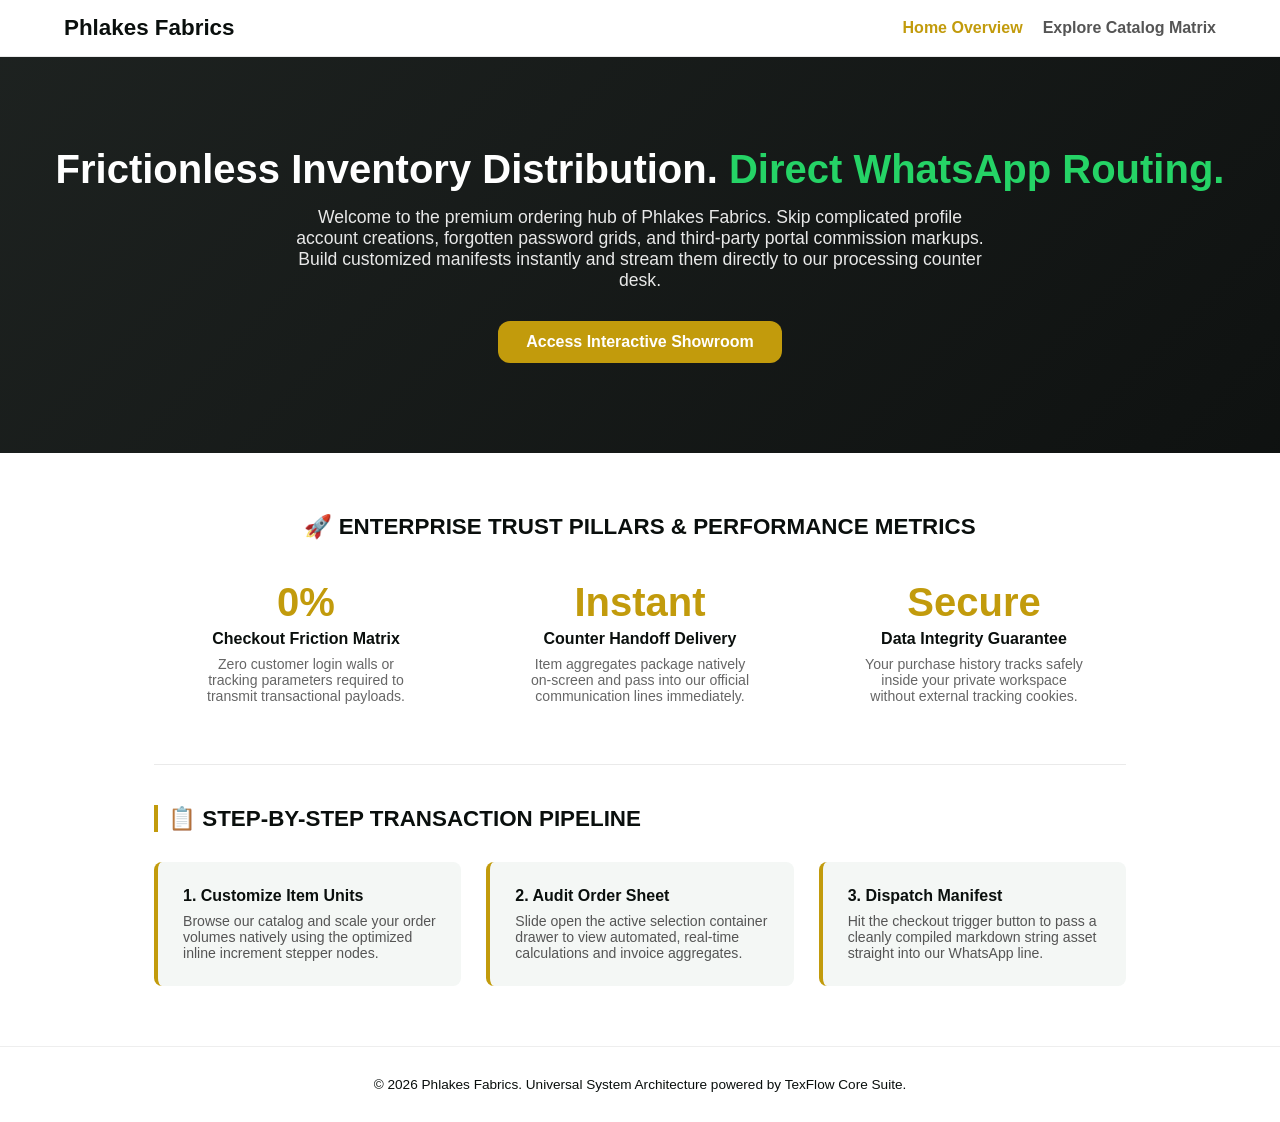
==== index.html @ 285f425b "Initial commit" ====
<!DOCTYPE html>
<html lang="en">
<head>
    <meta charset="UTF-8">
    <meta name="viewport" content="width=device-width, initial-scale=1.0">
    <title>Phlakes Fabrics | Enterprise Digital Showroom</title>
    
    <!-- 🟢 CONFIGURABLE FAVICON ASSET SLOTS -->
    <link rel="icon" type="image/x-icon" href="images/favicon.ico">
    <link rel="shortcut icon" type="image/png" href="images/Logo.jfif">
    
    <link rel="stylesheet" href="style.css">
    <style>
        .custom-theme-btn { background-color: #C29B0C !important; }
        .custom-text-color { color: #C29B0C !important; }
    </style>
</head>
<body>
    <header>
        <div class="logo">Phlakes Fabrics</div>
        <nav><a href="index.html" class="active">Home Overview</a><a href="catalog.html">Explore Catalog Matrix</a></nav>
    </header>
    
    <section class="hero">
        <h1>Frictionless Inventory Distribution. <span class="whatsapp-color" style="color:#25D366 !important;">Direct WhatsApp Routing.</span></h1>
        <p>Welcome to the premium ordering hub of Phlakes Fabrics. Skip complicated profile account creations, forgotten password grids, and third-party portal commission markups. Build customized manifests instantly and stream them directly to our processing counter desk.</p>
        <a href="catalog.html" class="cta-btn custom-theme-btn">Access Interactive Showroom</a>
    </section>

    <section class="menu-container" style="padding-top:60px; padding-bottom:20px; text-align:center;">
        <h2 class="category-title" style="border:none; text-align:center; padding:0; margin-bottom:40px;">🚀 Enterprise Trust Pillars & Performance Metrics</h2>
        <div style="display:grid; grid-template-columns:repeat(auto-fit, minmax(250px, 1fr)); gap:30px; border-bottom:1px solid #EAEAEA; padding-bottom:60px;">
            <div>
                <h3 class="custom-text-color" style="font-size:2.5rem; font-weight:900; margin-bottom:5px;">0%</h3>
                <p style="font-weight:700; margin-bottom:8px;">Checkout Friction Matrix</p>
                <p style="font-size:0.88rem; color:#666; max-width:220px; margin:0 auto;">Zero customer login walls or tracking parameters required to transmit transactional payloads.</p>
            </div>
            <div>
                <h3 class="custom-text-color" style="font-size:2.5rem; font-weight:900; margin-bottom:5px;">Instant</h3>
                <p style="font-weight:700; margin-bottom:8px;">Counter Handoff Delivery</p>
                <p style="font-size:0.88rem; color:#666; max-width:220px; margin:0 auto;">Item aggregates package natively on-screen and pass into our official communication lines immediately.</p>
            </div>
            <div>
                <h3 class="custom-text-color" style="font-size:2.5rem; font-weight:900; margin-bottom:5px;">Secure</h3>
                <p style="font-weight:700; margin-bottom:8px;">Data Integrity Guarantee</p>
                <p style="font-size:0.88rem; color:#666; max-width:220px; margin:0 auto;">Your purchase history tracks safely inside your private workspace without external tracking cookies.</p>
            </div>
        </div>
    </section>

    <section class="menu-container" style="padding-top:20px; padding-bottom:60px;">
        <h2 class="category-title" style="margin-bottom:30px; border-left:4px solid #C29B0C;">📋 Step-By-Step Transaction Pipeline</h2>
        <div style="display:grid; grid-template-columns:repeat(auto-fit, minmax(280px, 1fr)); gap:25px;">
            <div style="background:#F4F7F5; padding:25px; border-radius:8px; border-left:4px solid #C29B0C;">
                <h4 style="margin-bottom:8px; font-weight:700;">1. Customize Item Units</h4>
                <p style="font-size:0.88rem; color:#555;">Browse our catalog and scale your order volumes natively using the optimized inline increment stepper nodes.</p>
            </div>
            <div style="background:#F4F7F5; padding:25px; border-radius:8px; border-left:4px solid #C29B0C;">
                <h4 style="margin-bottom:8px; font-weight:700;">2. Audit Order Sheet</h4>
                <p style="font-size:0.88rem; color:#555;">Slide open the active selection container drawer to view automated, real-time calculations and invoice aggregates.</p>
            </div>
            <div style="background:#F4F7F5; padding:25px; border-radius:8px; border-left:4px solid #C29B0C;">
                <h4 style="margin-bottom:8px; font-weight:700;">3. Dispatch Manifest</h4>
                <p style="font-size:0.88rem; color:#555;">Hit the checkout trigger button to pass a cleanly compiled markdown string asset straight into our WhatsApp line.</p>
            </div>
        </div>
    </section>

    <footer><p>&copy; 2026 Phlakes Fabrics. Universal System Architecture powered by TexFlow Core Suite.</p></footer>
    <script src="script.js"></script>
</body>
</html>
---- style.css ----
:root {
    --primary-color: #C29B0C;
    --accent-color: #25D366;
    --dark-color: #0A0F0D;
    --light-color: #F4F7F5;
    --white: #FFFFFF;
    --border-radius: 12px;
    --transition: all 0.4s cubic-bezier(0.16, 1, 0.3, 1);
}
* { margin:0; padding:0; box-sizing:border-box; }
body { font-family:sans-serif; color:var(--dark-color); background-color:var(--white); overflow-x:hidden; }
header { display:flex; justify-content:space-between; align-items:center; padding:15px 5%; background:var(--white); border-bottom:1px solid #EAEAEA; position:sticky; top:0; z-index:1000; }
.logo { font-size:1.4rem; font-weight:800; color:var(--dark-color); }
header nav a { text-decoration:none; color:#555; font-weight:600; margin-left:20px; }
header nav a.active, header nav a:hover { color:var(--primary-color); }
.search-wrapper input { width:250px; padding:10px 15px; border-radius:20px; border:1px solid #DCDCDC; outline:none; transition:var(--transition); }
.search-wrapper input:focus { border-color:var(--primary-color); width:300px; }
.hero { background:linear-gradient(135deg, rgba(10,15,13,0.92) 0%, rgba(5,8,7,0.96) 100%); color:var(--white); text-align:center; padding:90px 24px; }
.hero h1 { font-size:2.5rem; margin-bottom:15px; }
.hero .whatsapp-color { color:var(--accent-color); }
.hero p { font-size:1.1rem; max-width:700px; margin:0 auto 30px; opacity:0.9; }
.cta-btn { display:inline-block; background-color:var(--primary-color); color:var(--white); padding:12px 28px; text-decoration:none; border-radius:var(--border-radius); font-weight:700; transition:var(--transition); border:none; cursor:pointer; }
.cta-btn:hover { transform:translateY(-1px); opacity:0.95; }
.tab-container { display:flex; justify-content:center; gap:10px; padding:20px; overflow-x:auto; }
.tab-btn { background:var(--light-color); border:none; padding:8px 18px; border-radius:20px; font-weight:600; cursor:pointer; transition:var(--transition); }
.tab-btn.active, .tab-btn:hover { background:var(--primary-color); color:var(--white); }
.menu-container { max-width:1100px; margin:0 auto; padding:20px 5% 60px; }
.menu-category { margin-bottom:40px; }
.category-title { font-size:1.4rem; margin-bottom:20px; border-left:4px solid var(--primary-color); padding-left:10px; text-transform:uppercase; font-weight:700; }
.menu-grid { display:grid; grid-template-columns:repeat(auto-fill, minmax(280px, 1fr)); gap:20px; }
.food-card { background:var(--white); border-radius:var(--border-radius); border:1px solid #EAEAEA; overflow:hidden; transition:var(--transition); }
.food-card:hover { transform:translateY(-2px); box-shadow:0 8px 20px rgba(0,0,0,0.05); }
.image-wrapper { width:100%; height:180px; }
.food-info { padding:15px; }
.food-info h3 { font-size:1.1rem; margin-bottom:5px; }
.description { font-size:0.85rem; color:#666; margin-bottom:15px; }
.quantity-control-wrapper { display:inline-flex; align-items:center; background:#EBF2F0; border:1px solid #D1E0DB; border-radius:20px; padding:3px 6px; margin-bottom:12px; gap:4px; }
.step-btn { background:var(--primary-color); color:var(--white); border:none; font-size:0.9rem; width:22px; height:22px; border-radius:50%; display:flex; align-items:center; justify-content:center; cursor:pointer; }
.quantity-input { width:35px; text-align:center; border:none; background:none; font-size:0.85rem; font-weight:700; outline:none; }
.unit-label { font-size:0.75rem; color:#555; }
.price-row { display:flex; justify-content:space-between; align-items:center; border-top:1px solid #F0F4F2; padding-top:10px; }
.price { font-size:1.15rem; font-weight:800; }
.add-to-cart-btn { background:var(--primary-color); color:var(--white); border:none; padding:8px 14px; border-radius:6px; font-weight:600; font-size:0.8rem; cursor:pointer; }
.floating-cart-icon { position:fixed; bottom:20px; right:20px; background:var(--primary-color); color:var(--white); border:none; width:52px; height:52px; border-radius:50%; font-size:1.2rem; cursor:pointer; display:flex; justify-content:center; align-items:center; z-index:1500; }
#cart-count { position:absolute; top:-2px; right:-2px; background:var(--accent-color); font-size:0.7rem; font-weight:700; padding:2px 6px; border-radius:10px; }
.cart-drawer { position:fixed; top:0; right:-360px; width:340px; height:100vh; background:var(--white); box-shadow:-4px 0 20px rgba(0,0,0,0.08); z-index:2000; display:flex; flex-direction:column; transition:right 0.4s ease; }
.cart-drawer.open { right:0; }
.cart-header { padding:15px; border-bottom:1px solid #EEE; display:flex; justify-content:space-between; align-items:center; }
.close-cart-btn { font-size:1.4rem; cursor:pointer; color:#999; }
.cart-items-list { flex:1; overflow-y:auto; padding:15px; }
.empty-cart-msg { text-align:center; color:#999; margin-top:40px; font-size:0.85rem; }
.cart-item-row { display:flex; justify-content:space-between; align-items:center; padding:10px 0; border-bottom:1px solid #F5F5F5; font-size:0.88rem; }
.remove-btn { background:none; border:none; color:#CC0000; font-weight:700; cursor:pointer; }
.cart-footer { padding:15px; background:var(--light-color); border-top:1px solid #EAEAEA; }
.total-row { display:flex; justify-content:space-between; font-weight:700; margin-bottom:12px; }
.checkout-btn { width:100%; background:var(--accent-color); color:var(--white); border:none; padding:10px; border-radius:8px; font-weight:700; cursor:pointer; }
.checkout-btn:disabled { background:#CCC; cursor:not-allowed; }
.search-fallback-card { background:var(--light-color); border:1px dashed #CCC; border-radius:8px; padding:40px 20px; text-align:center; max-width:450px; margin:20px auto; }
footer { text-align:center; padding:30px; border-top:1px solid #EEE; font-size:0.85rem; background:#FFF; }
.scroll-reveal { opacity:0; transform:translateY(25px); transition:opacity 0.6s ease, transform 0.6s ease; }
.scroll-reveal.visible { opacity:1; transform:translateY(0); }
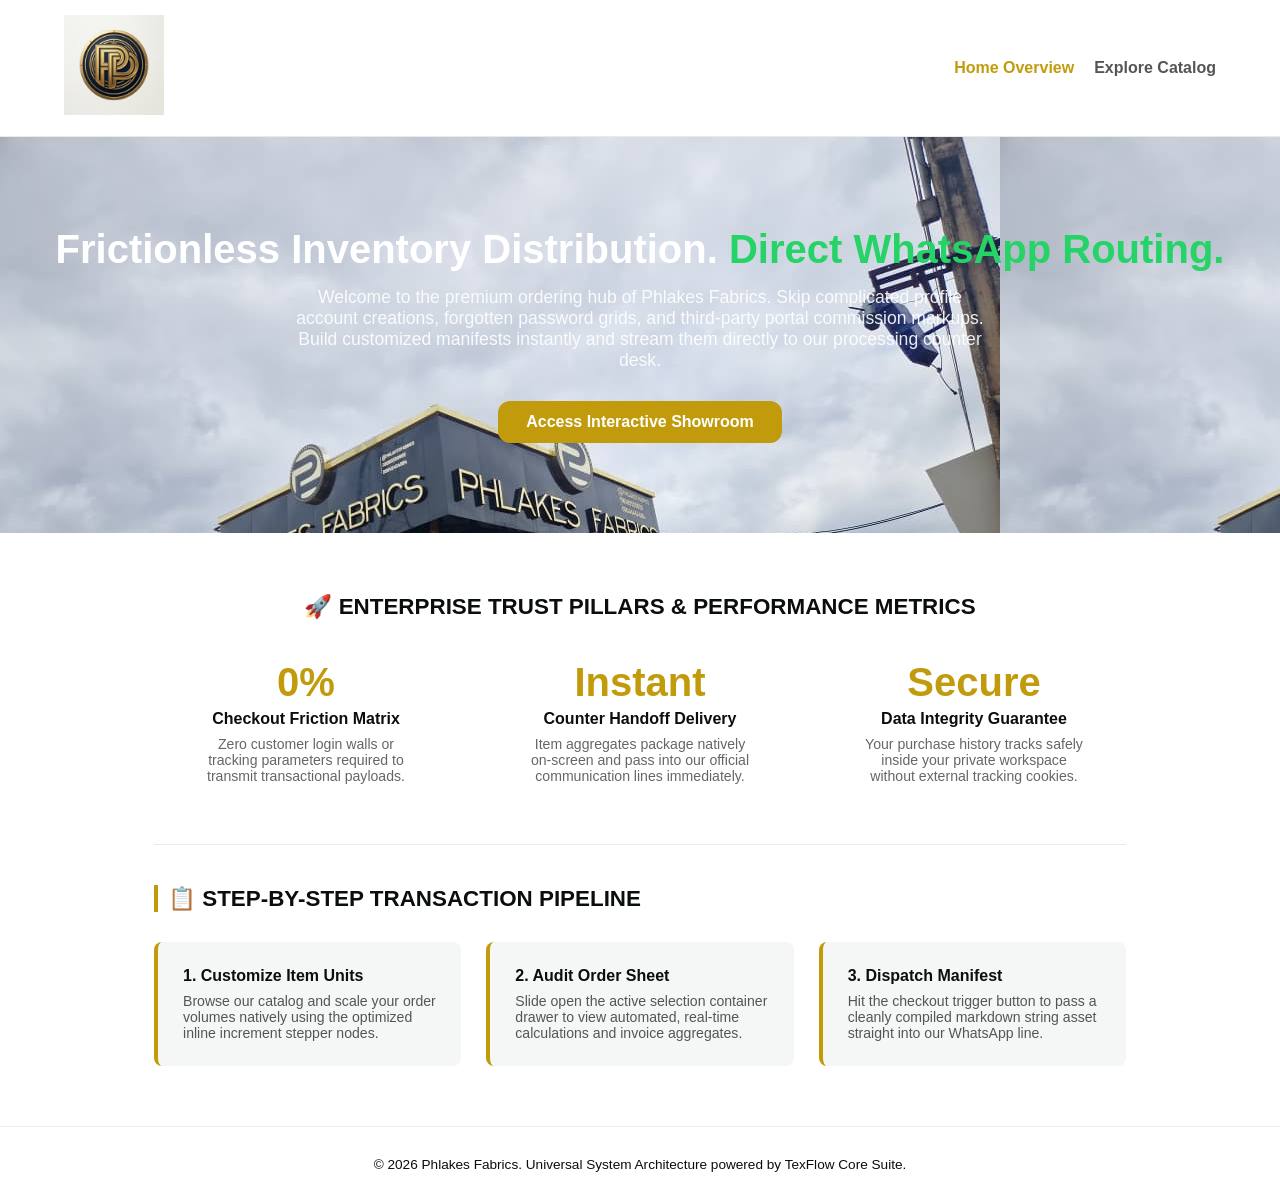
==== commit fa4dc246: "change home page layout and logo" ====
--- a/index.html
+++ b/index.html
@@ -17,8 +17,8 @@
 </head>
 <body>
     <header>
-        <div class="logo">Phlakes Fabrics</div>
-        <nav><a href="index.html" class="active">Home Overview</a><a href="catalog.html">Explore Catalog Matrix</a></nav>
+        <div class="logo"><img src="images/Logo.jfif" alt="Phlakes Fabrics Logo" width="100" height="100"></div>
+        <nav><a href="index.html" class="active">Home Overview</a><a href="catalog.html">Explore Catalog</a></nav>
     </header>
     
     <section class="hero">
--- a/style.css
+++ b/style.css
@@ -15,7 +15,7 @@
 header nav a.active, header nav a:hover { color:var(--primary-color); }
 .search-wrapper input { width:250px; padding:10px 15px; border-radius:20px; border:1px solid #DCDCDC; outline:none; transition:var(--transition); }
 .search-wrapper input:focus { border-color:var(--primary-color); width:300px; }
-.hero { background:linear-gradient(135deg, rgba(10,15,13,0.92) 0%, rgba(5,8,7,0.96) 100%); color:var(--white); text-align:center; padding:90px 24px; }
+.hero {background-image: url(images/Hero_img.jpeg); color:var(--white); text-align:center; padding:90px 24px; }
 .hero h1 { font-size:2.5rem; margin-bottom:15px; }
 .hero .whatsapp-color { color:var(--accent-color); }
 .hero p { font-size:1.1rem; max-width:700px; margin:0 auto 30px; opacity:0.9; }
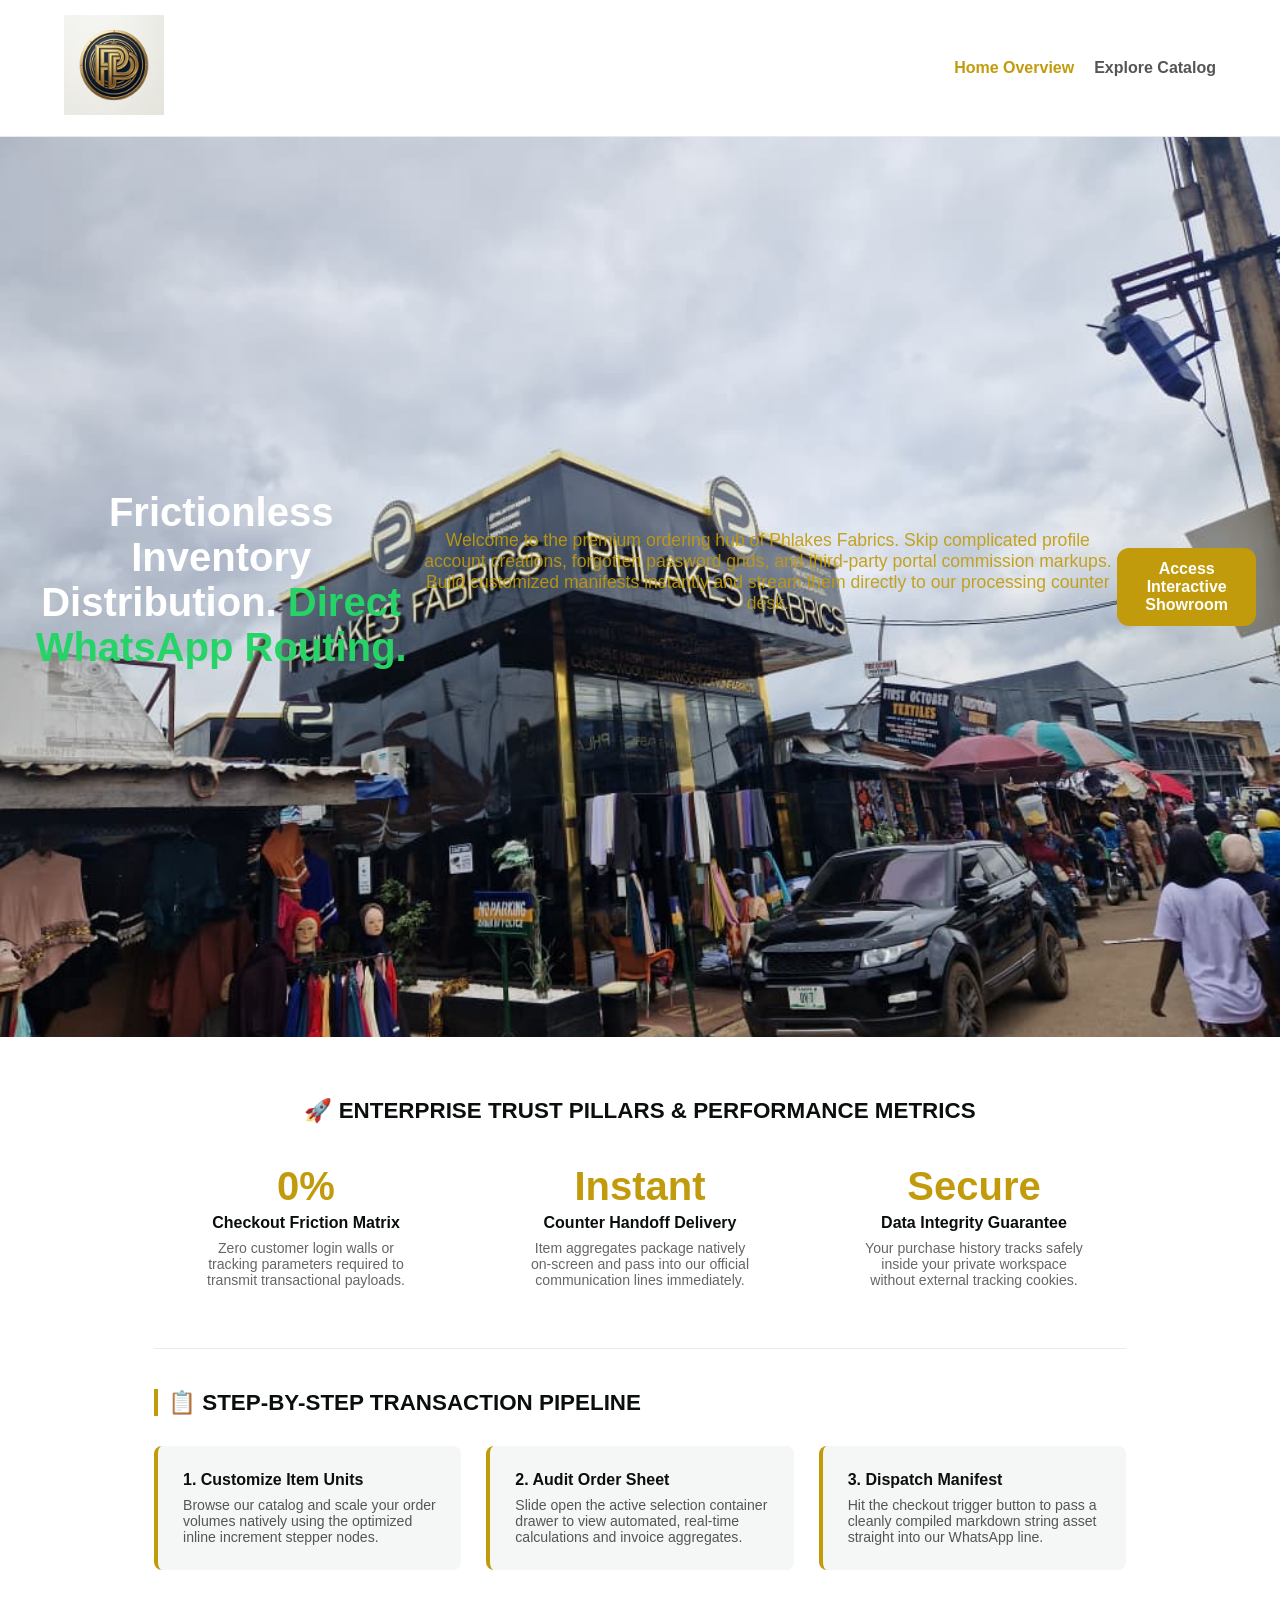
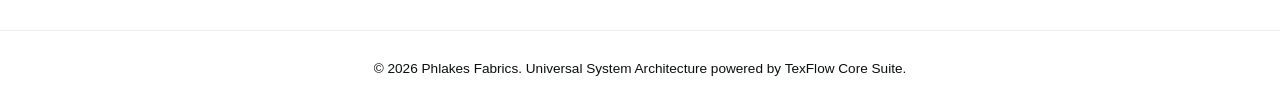
==== commit 3f08a9f8: "commit new changes" ====
--- a/index.html
+++ b/index.html
@@ -23,7 +23,7 @@
     
     <section class="hero">
         <h1>Frictionless Inventory Distribution. <span class="whatsapp-color" style="color:#25D366 !important;">Direct WhatsApp Routing.</span></h1>
-        <p>Welcome to the premium ordering hub of Phlakes Fabrics. Skip complicated profile account creations, forgotten password grids, and third-party portal commission markups. Build customized manifests instantly and stream them directly to our processing counter desk.</p>
+        <p style="font-size:1.1rem; max-width:700px; margin:0 auto 30px; opacity:0.9; color: #C29B0C;">Welcome to the premium ordering hub of Phlakes Fabrics. Skip complicated profile account creations, forgotten password grids, and third-party portal commission markups. Build customized manifests instantly and stream them directly to our processing counter desk.</p>
         <a href="catalog.html" class="cta-btn custom-theme-btn">Access Interactive Showroom</a>
     </section>
 
--- a/style.css
+++ b/style.css
@@ -15,7 +15,11 @@
 header nav a.active, header nav a:hover { color:var(--primary-color); }
 .search-wrapper input { width:250px; padding:10px 15px; border-radius:20px; border:1px solid #DCDCDC; outline:none; transition:var(--transition); }
 .search-wrapper input:focus { border-color:var(--primary-color); width:300px; }
-.hero {background-image: url(images/Hero_img.jpeg); color:var(--white); text-align:center; padding:90px 24px; }
+.hero {background-image: url(images/Hero_img.jpeg); background-size: cover; background-repeat: no-repeat; height: 100vh;  display: flex;
+            justify-content: center;
+            align-items: center;
+            text-align: center;
+            padding: 20px; background-position: center; color:var(--white); text-align:center; padding:90px 24px; }
 .hero h1 { font-size:2.5rem; margin-bottom:15px; }
 .hero .whatsapp-color { color:var(--accent-color); }
 .hero p { font-size:1.1rem; max-width:700px; margin:0 auto 30px; opacity:0.9; }
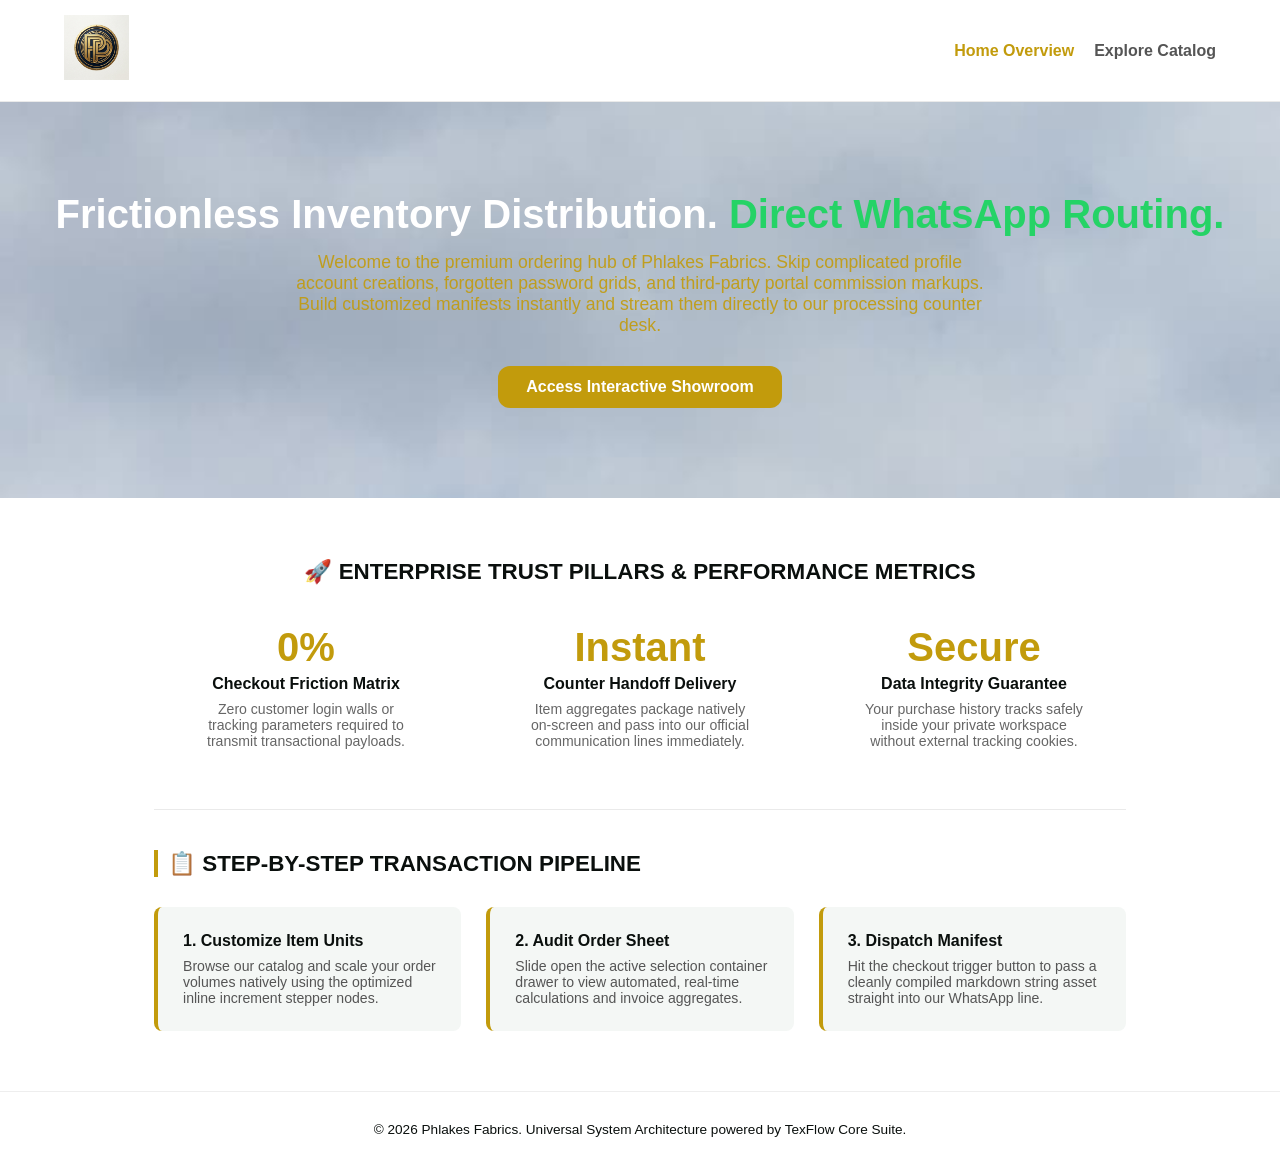
==== commit 9b6407fa: "Add new changes" ====
--- a/index.html
+++ b/index.html
@@ -17,7 +17,7 @@
 </head>
 <body>
     <header>
-        <div class="logo"><img src="images/Logo.jfif" alt="Phlakes Fabrics Logo" width="100" height="100"></div>
+        <div class="logo"><img src="images/Logo.jfif" alt="Phlakes Fabrics Logo" width="65" height="65"></div>
         <nav><a href="index.html" class="active">Home Overview</a><a href="catalog.html">Explore Catalog</a></nav>
     </header>
     
--- a/style.css
+++ b/style.css
@@ -15,11 +15,7 @@
 header nav a.active, header nav a:hover { color:var(--primary-color); }
 .search-wrapper input { width:250px; padding:10px 15px; border-radius:20px; border:1px solid #DCDCDC; outline:none; transition:var(--transition); }
 .search-wrapper input:focus { border-color:var(--primary-color); width:300px; }
-.hero {background-image: url(images/Hero_img.jpeg); background-size: cover; background-repeat: no-repeat; height: 100vh;  display: flex;
-            justify-content: center;
-            align-items: center;
-            text-align: center;
-            padding: 20px; background-position: center; color:var(--white); text-align:center; padding:90px 24px; }
+.hero {background: url('images/hero3.jpeg') center/cover no-repeat; color:var(--white); text-align:center; padding:90px 24px; }
 .hero h1 { font-size:2.5rem; margin-bottom:15px; }
 .hero .whatsapp-color { color:var(--accent-color); }
 .hero p { font-size:1.1rem; max-width:700px; margin:0 auto 30px; opacity:0.9; }
